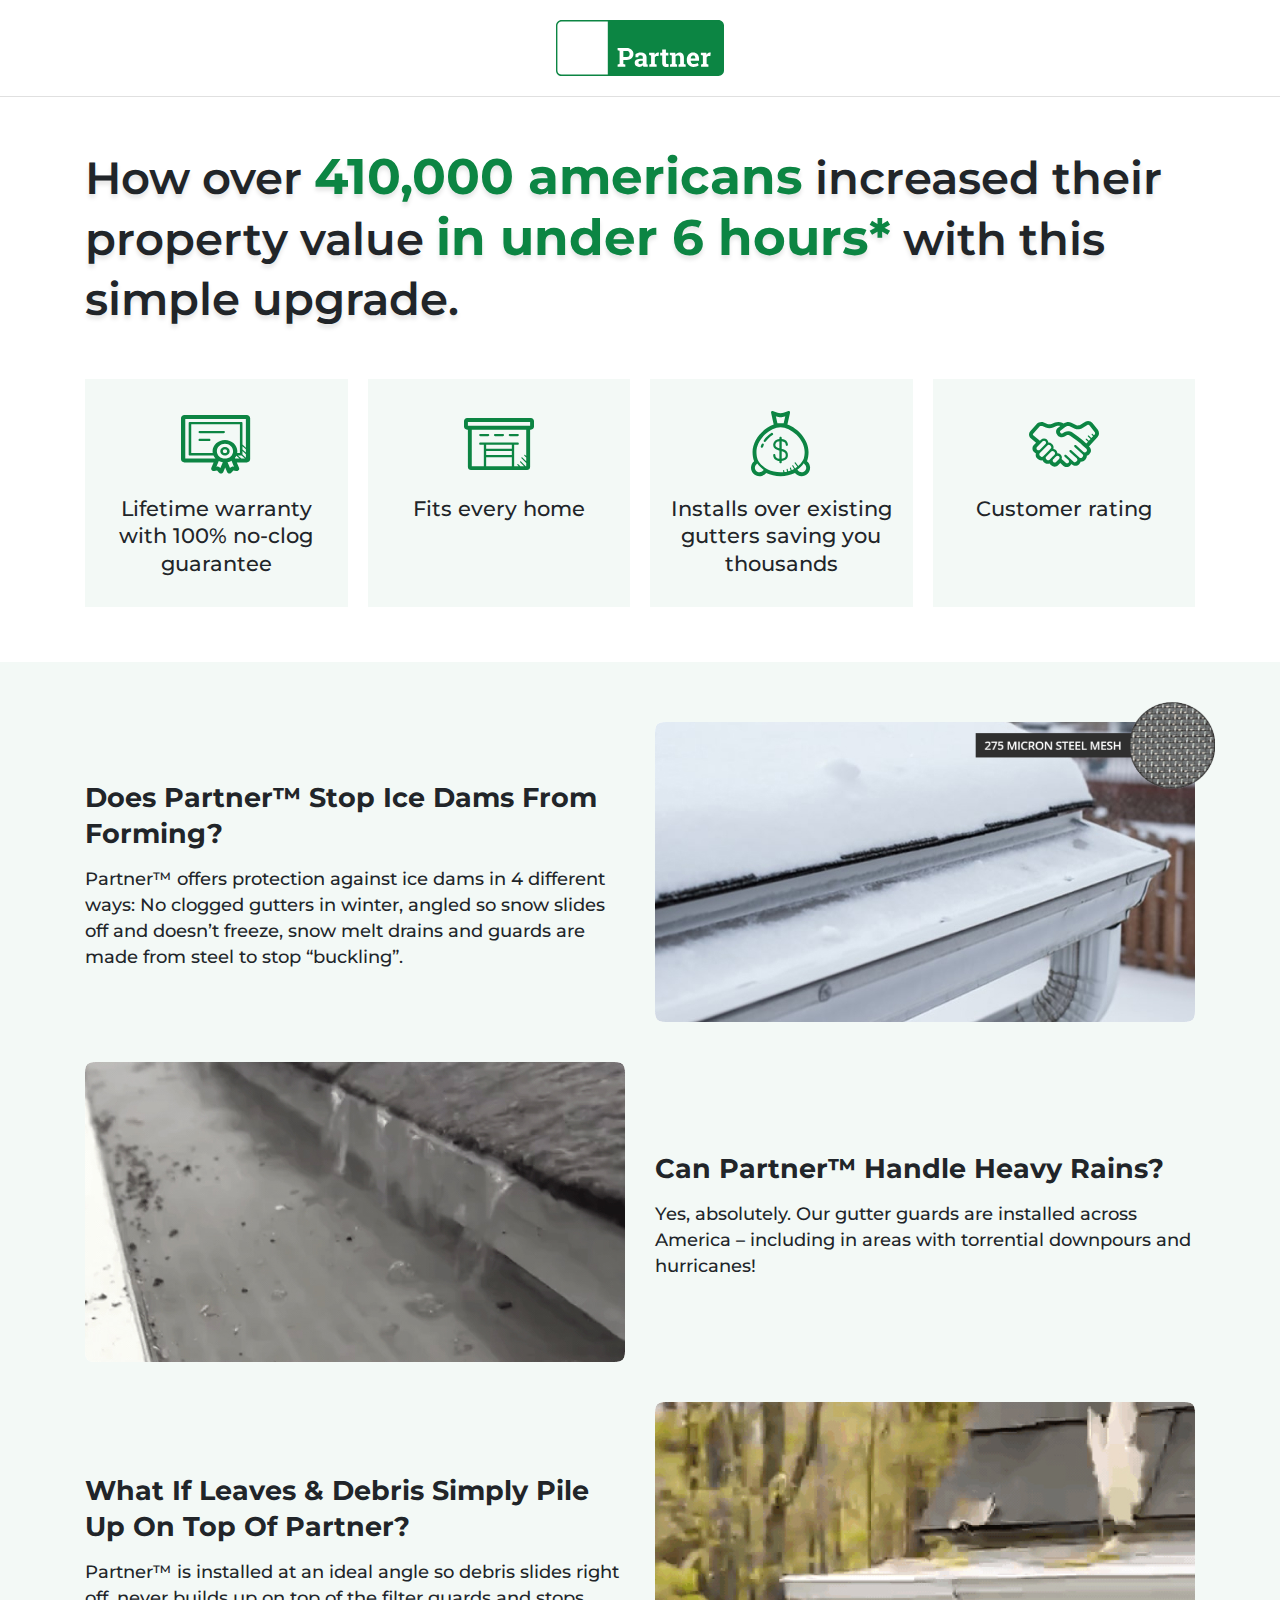
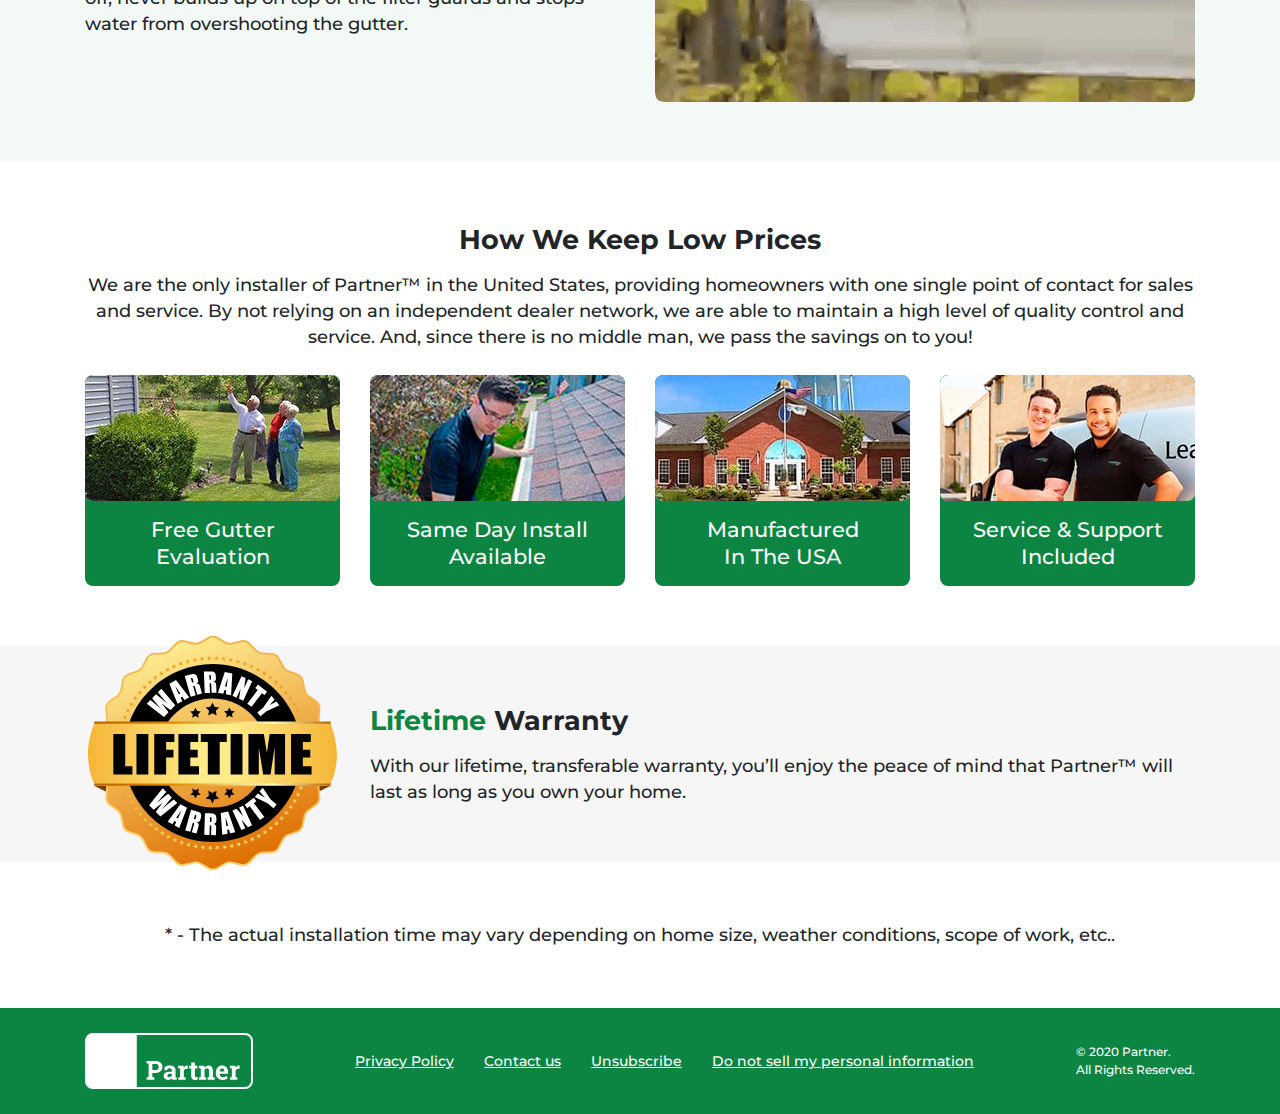
==== index.html @ 294a8b94 "Rearrage Code html" ====
<!DOCTYPE html>
<html lang="en">
<head>
	<meta charset="UTF-8">
	<title>Test work for Frontend (lite)</title>
	<link href="bootstrap.min.css" rel="stylesheet">
	<link href="style.css" rel="stylesheet">
	<meta content="width=device-width, initial-scale=1" name="viewport">
</head>
<body>
<header>
	<div class="container d-flex justify-content-center align-items-center">
		<div class="logo"></div>
	</div>
</header>
<main>
	<section class="sectionOne">
		<div class="container">
			<h1>
				How over <span>410,000 americans</span> increased their property value <span>in under 6 hours*</span> with this simple upgrade.
			</h1>
			<div class="row">
				<div class="sectionOne__itemsWrap col">
					<div class="sectionOne__item">
						<div class="sectionOne__icon sectionOne__icon_warranty"></div>
						<div class="sectionOne__description">
							Lifetime warranty
							with 100% no-clog guarantee
						</div>
					</div>
					<div class="sectionOne__item order-2 order-md-1">
						<div class="sectionOne__icon sectionOne__icon_fit"></div>
						<div class="sectionOne__description">
							Fits<br class="d-inline d-md-none"> every home
						</div>
					</div>
					<div class="sectionOne__item order-1 order-md-2">
						<div class="sectionOne__icon sectionOne__icon_saving"></div>
						<div class="sectionOne__description">
							Installs over existing gutters saving you thousands
						</div>
					</div>
					<div class="sectionOne__item order-3">
						<div class="sectionOne__icon sectionOne__icon_rating"></div>
						<div class="sectionOne__description">
							<div class="d-block d-md-none">Rating <br> customer rating</div>
							<div class="d-none d-md-block">Customer rating</div>
						</div>
					</div>
				</div>
			</div>
		</div>
	</section>
	<section class="sectionTwo">
		<div class="container">
			<div class="sectionTwo__item row d-flex flex-column flex-md-row">
				<div class="col d-block d-md-flex flex-column justify-content-center">
					<h2>Does Partner™ Stop Ice Dams From Forming?</h2>
					<p>Partner™ offers protection against ice dams in 4 different ways: No clogged gutters in winter, angled so snow slides off and doesn’t freeze, snow melt drains and guards are made from steel to stop “buckling”.</p>
				</div>
				<div class="col position-relative">
					<img alt="Partner offers protection against ice dams" class="sectionTwo__image sectionTwo__image sectionTwo__imageIce" src="img/image-01.jpg">
					<div class="sectionTwo__fixIcon"></div>
				</div>
			</div>
			<div class="sectionTwo__item row d-flex flex-column flex-md-row">
				<div class="col">
					<img alt="Partner can handle Heavy Rains" class="sectionTwo__image sectionTwo__imageRains" src="img/image-02.jpg">
				</div>
				<div class="col d-block d-md-flex flex-column justify-content-center order-first order-md-2">
					<h2>Can Partner™ Handle Heavy Rains?</h2>
					<p>Yes, absolutely. Our gutter guards are installed across America – including in areas with torrential downpours and hurricanes!</p>
				</div>
			</div>
			<div class="sectionTwo__item row d-flex flex-column flex-md-row">
				<div class="col d-block d-md-flex flex-column justify-content-center">
					<h2>What If Leaves & Debris Simply Pile Up On Top Of Partner?</h2>
					<p>Partner™ is installed at an ideal angle so debris slides right off, never builds up on top of the filter guards and stops water from overshooting the gutter.</p>
				</div>
				<div class="col">
					<img alt="Leaves and debris slides right off, never builds up on top of the filter guards" class="sectionTwo__image sectionTwo__imageLeaves" src="img/image-03.jpg">
				</div>
			</div>
		</div>
	</section>
	<section class="sectionThree d-none d-md-block">
		<div class="container">
			<div class="text-center">
				<h2>How We Keep Low Prices</h2>
				<div>We are the only installer of Partner™ in the United States, providing homeowners with one single point of contact for sales and service. By not relying on an independent dealer network, we are able to maintain a high level of quality control and service. And, since there is no middle man, we pass the savings on to you!</div>
			</div>
			<div class="row sectionThree__itemsWrap">
				<div class="col">
					<div class="sectionThree__item">
						<img alt="Free Gutter Evaluation" class="sectionThree__img" src="img/image-04.jpg">
						<div class="sectionThree__title">Free Gutter Evaluation</div>
					</div>
				</div>
				<div class="col">
					<div class="sectionThree__item">
						<img alt="Same Day Install Available" class="sectionThree__img" src="img/image-05.jpg">
						<div class="sectionThree__title">Same Day Install Available</div>
					</div>
				</div>
				<div class="col">
					<div class="sectionThree__item">
						<img alt="Manufactured In The USA" class="sectionThree__img" src="img/image-06.jpg">
						<div class="sectionThree__title">Manufactured<br> In The USA</div>
					</div>
				</div>
				<div class="col">
					<div class="sectionThree__item">
						<img alt="Service & Support Included" class="sectionThree__img" src="img/image-07.jpg">
						<div class="sectionThree__title">Service & Support Included</div>
					</div>
				</div>
			</div>
		</div>
	</section>
	<section class="sectionFour">
		<div class="container d-flex flex-column flex-md-row">
			<div class="row">
				<div class="col-md-3 position-relative">
					<div class="sectionFour__iconWarranty"></div>
				</div>
				<div class="sectionFour__warrantyDescription col d-flex justify-content-center flex-column text-center text-md-left">
					<h2><span>Lifetime</span> Warranty</h2>
					<p>With our lifetime, transferable warranty, you’ll enjoy the peace of mind that Partner™
						will last as long as you own your home.</p>
				</div>
			</div>
		</div>
	</section>
	<section class="sectionFive">
		<div class="container  text-left text-md-center">
			* - The actual installation time may vary depending on home size, weather conditions, scope of work, etc..
		</div>
	</section>
</main>
<footer>
	<div class="container d-flex justify-content-between flex-column flex-lg-row align-items-center">
		<div class="logo logo_white"></div>
		<nav class="d-flex flex-column flex-lg-row align-items-center">
			<a class="link" href="#">Privacy Policy</a>
			<a class="link" href="#">Contact us</a>
			<a class="link" href="#">Unsubscribe</a>
			<a class="link" href="#">Do not sell my personal information</a>
		</nav>
		<div class="copyright">
			© 2020 Partner.<br class="d-none d-lg-inline">
			All Rights Reserved.
		</div>
	</div>
</footer>
</body>
</html>
---- style.css ----
@import "font/stylesheet.css";
html,
body {
  min-height: 100vh;
}

.logo {
  background-image: url("img/logo.svg");
  background-position: center;
  background-repeat: no-repeat;
}
.logo_white {
  background-image: url("img/logo-white.svg");
}
@media (max-width: 767.98px) {
  .logo {
    height: 50px;
    width: 150px;
  }
}
@media (min-width: 576px) {
  .logo {
    height: 56px;
    width: 168px;
  }
}

h1 {
  font-size: 45px;
  font-weight: 600;
  line-height: 60px;
  margin-bottom: 25px;
  text-shadow: 0 4px 4px rgba(0, 0, 0, 0.1);
}
h1 span {
  color: #0c8543;
  font-size: 50px;
  font-weight: 700;
}
@media (max-width: 767.98px) {
  h1 {
    font-size: 22px;
    line-height: 26px;
  }
  h1 span {
    font-size: 22px;
  }
}
@media (min-width: 768px) and (max-width: 991.98px) {
  h1 {
    font-size: 36px;
    line-height: 42px;
  }
  h1 span {
    font-size: 40px;
    line-height: 42px;
  }
}

h2 {
  font-size: 27px;
  font-weight: bold;
  line-height: 36px;
  margin-bottom: 14px;
}
h2 span {
  color: #0c8543;
}
@media (max-width: 767.98px) {
  h2 {
    font-size: 20px;
    line-height: 26px;
    margin-bottom: 16px;
  }
}
@media (min-width: 576px) and (max-width: 991.98px) {
  h2 {
    font-size: 24px;
    line-height: 28px;
  }
}

body {
  font-family: "Montserrat", Helvetica, sans-serif;
  font-size: 18px;
  font-weight: 500;
  line-height: 26px;
}
@media (max-width: 767.98px) {
  body {
    font-size: 16px;
    line-height: 24px;
  }
}

p {
  margin-bottom: 19px;
}

header {
  border-bottom: 1px #e0e0e0 solid;
}
@media (max-width: 767.98px) {
  header {
    padding: 10px;
  }
}
@media (min-width: 576px) {
  header {
    padding: 20px;
  }
}

.sectionOne {
  padding: 50px 0 55px;
}
@media (max-width: 767.98px) {
  .sectionOne {
    padding: 25px 0 35px;
  }
}
.sectionOne__itemsWrap {
  display: grid;
}
@media (min-width: 992px) {
  .sectionOne__itemsWrap {
    grid-gap: 20px;
    grid-template-columns: repeat(auto-fit, minmax(calc(16% - 16px), 1fr));
    margin-top: 25px;
  }
}
@media (min-width: 768px) and (max-width: 991.98px) {
  .sectionOne__itemsWrap {
    grid-gap: 14px;
    grid-template-columns: repeat(auto-fit, minmax(calc(33.33% - 14px), 1fr));
    margin-top: 15px;
  }
}
@media (max-width: 767.98px) {
  .sectionOne__itemsWrap {
    grid-gap: 8px;
    grid-template-columns: repeat(auto-fit, minmax(calc(50% - 4px), 1fr));
  }
}
.sectionOne__item {
  align-items: center;
  background: #f3f9f6;
  display: flex;
  flex-direction: column;
  flex-wrap: wrap;
  padding: 30px 18px;
}
@media (max-width: 767.98px) {
  .sectionOne__item {
    border-radius: 8px;
    padding: 20px 16px;
  }
}
.sectionOne__icon {
  background-repeat: no-repeat;
  background-size: contain;
  margin-bottom: 16px;
}
@media (max-width: 767.98px) {
  .sectionOne__icon {
    height: 60px;
    width: 60px;
  }
}
@media (min-width: 576px) {
  .sectionOne__icon {
    height: 70px;
    width: 70px;
  }
}
.sectionOne__icon_warranty {
  background-image: url("img/icon-1.svg");
}
.sectionOne__icon_fit {
  background-image: url("img/icon-2.svg");
}
.sectionOne__icon_saving {
  background-image: url("img/icon-3.svg");
}
.sectionOne__icon_rating {
  background-image: url("img/icon-4.svg");
}
.sectionOne__description {
  font-size: 21px;
  line-height: 27.3px;
  text-align: center;
}
@media (max-width: 767.98px) {
  .sectionOne__description {
    font-size: 16px;
    line-height: 20.8px;
  }
}
@media (min-width: 768px) and (max-width: 991.98px) {
  .sectionOne__description {
    font-size: 19px;
    line-height: 22px;
  }
}

.sectionTwo {
  background: #f3f9f6;
  padding: 20px 0;
}
@media (max-width: 767.98px) {
  .sectionTwo {
    padding: 5px 0;
  }
}
.sectionTwo__item {
  margin-bottom: 40px;
  margin-top: 40px;
}
@media (max-width: 767.98px) {
  .sectionTwo__item {
    margin-bottom: 30px;
    margin-top: 30px;
  }
}
@media (min-width: 992px) {
  .sectionTwo h2 {
    margin-top: 25px;
  }
}
.sectionTwo__fixIcon {
  background: url("img/fix-icon.png") center no-repeat;
  background-size: contain;
  height: 86.68px;
  position: absolute;
  width: 240px;
}
@media (max-width: 991.98px) {
  .sectionTwo__fixIcon {
    height: 73px;
    right: 24px;
    top: 10px;
    width: 200px;
  }
}
@media (min-width: 768px) {
  .sectionTwo__fixIcon {
    right: -5px;
    top: -20px;
  }
}
.sectionTwo__image {
  border-radius: 8px;
  height: auto;
  width: 100%;
}

.sectionThree {
  padding: 60px 0;
}
.sectionThree__itemsWrap {
  margin-top: 25px;
}
.sectionThree__item {
  background: #0c8543;
  border-radius: 8px;
  display: flex;
  flex-direction: column;
  height: 211px;
  overflow: hidden;
}
@media (max-width: 991.98px) {
  .sectionThree__item {
    height: 145px;
  }
}
@media (min-width: 992px) and (max-width: 1199.98px) {
  .sectionThree__item {
    height: 170px;
  }
}
.sectionThree__title {
  color: #fff;
  font-size: 21px;
  line-height: 27.3px;
  margin: auto;
  padding: 0 10px;
  text-align: center;
}
@media (max-width: 991.98px) {
  .sectionThree__title {
    font-size: 14px;
    line-height: 18px;
  }
}
@media (min-width: 992px) and (max-width: 1199.98px) {
  .sectionThree__title {
    font-size: 16px;
    line-height: 21px;
  }
}
.sectionThree__img {
  border-radius: 8px;
  height: auto;
  width: 100%;
}

.sectionFour {
  background: #f6f6f6;
}
@media (max-width: 767.98px) {
  .sectionFour {
    padding: 35px 0 15px;
  }
}
.sectionFour .container {
  min-height: 216px;
}
.sectionFour__iconWarranty {
  background: url("img/icon-5.svg") center no-repeat;
  background-size: contain;
}
@media (min-width: 768px) {
  .sectionFour__iconWarranty {
    padding-top: 83%;
    position: absolute;
    top: 50%;
    transform: translateY(-50%);
    width: calc(100% - 30px);
  }
}
@media (max-width: 767.98px) {
  .sectionFour__iconWarranty {
    height: 160px;
    margin: 0 auto 20px;
    width: 170px;
  }
}
@media (min-width: 768px) {
  .sectionFour__warrantyDescription {
    margin-top: 20px;
  }
}

.sectionFive {
  padding: 60px 0;
}
@media (max-width: 767.98px) {
  .sectionFive {
    padding: 36px 0 34px;
  }
}

footer {
  background: #0c8543;
  color: #fff;
  padding: 25px 0;
}
@media (max-width: 991.98px) {
  footer nav {
    margin: 20px 0;
  }
}
footer .link {
  color: #fff;
  font-size: 14px;
  text-align: center;
  text-decoration: underline;
}
@media (min-width: 992px) {
  footer .link:not(:last-of-type) {
    margin-right: 30px;
  }
}
@media (max-width: 991.98px) {
  footer .link:not(:last-of-type) {
    margin-bottom: 9.2px;
  }
}
footer .copyright {
  font-size: 12px;
  line-height: 18px;
}

/*# sourceMappingURL=style.css.map */
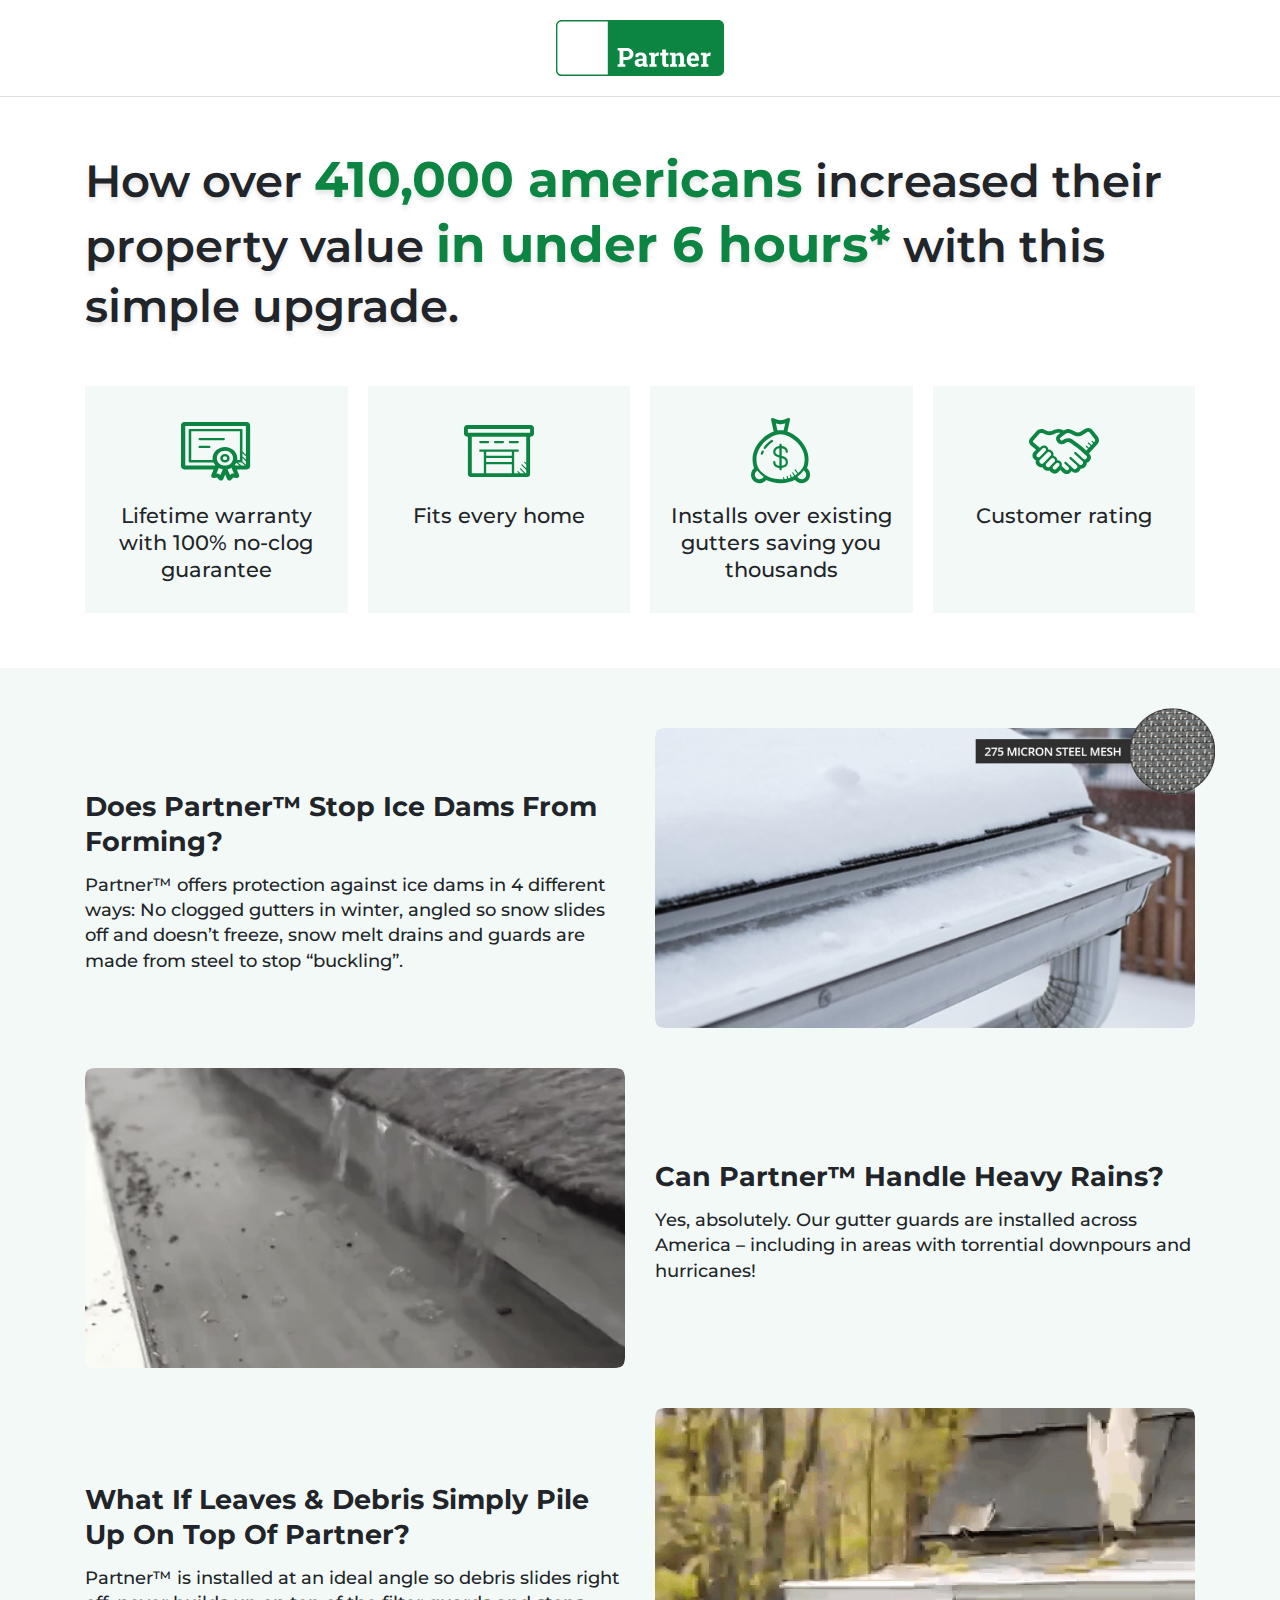
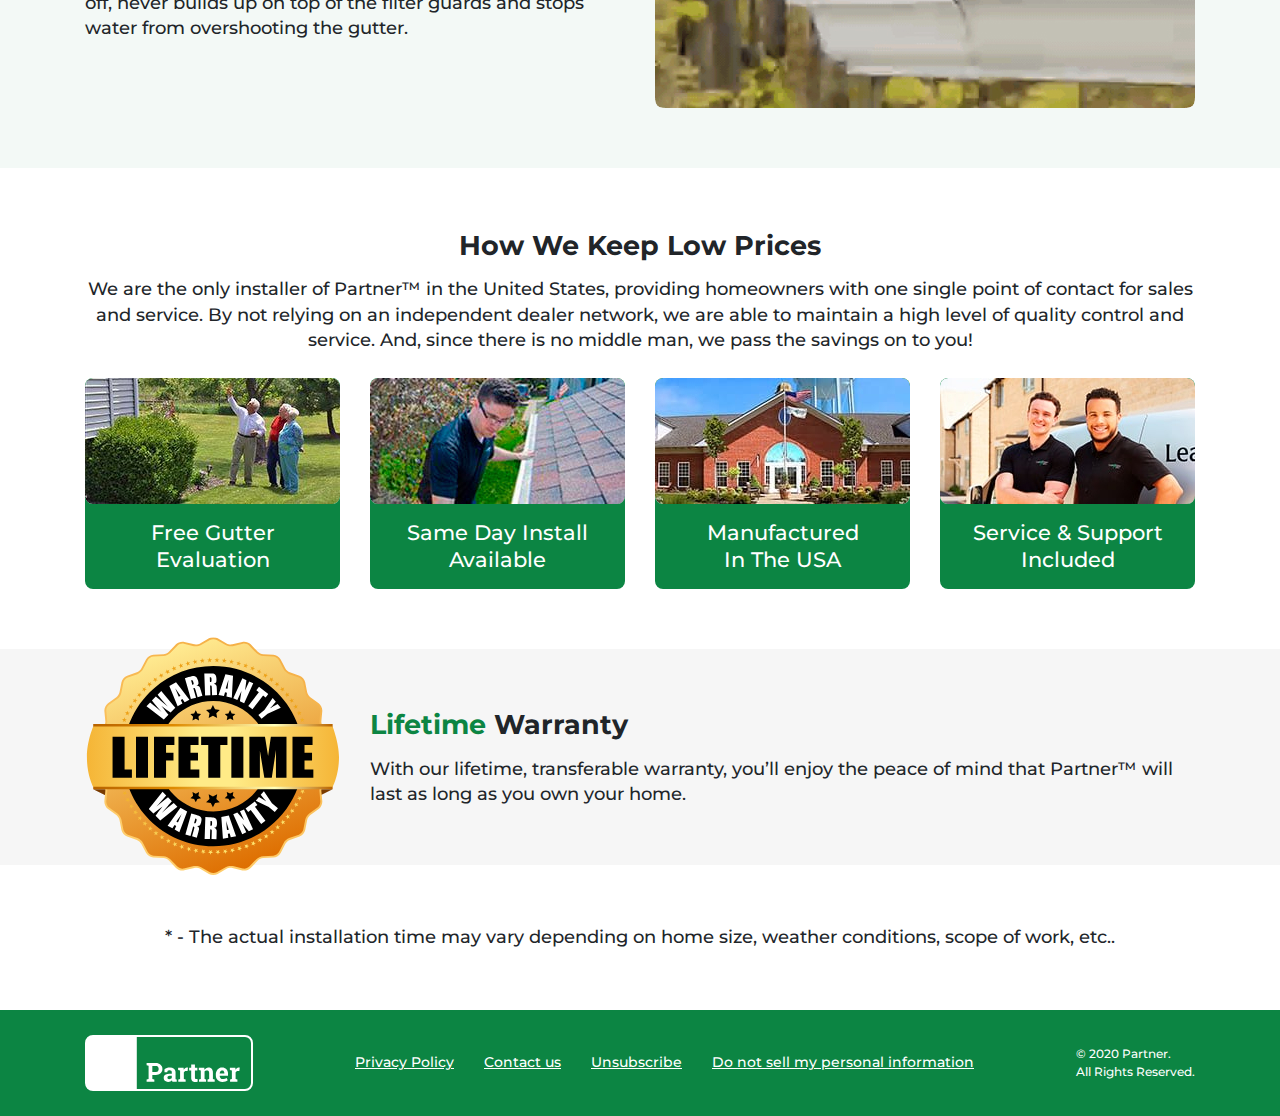
==== commit 8dd33253: "Refactor" ====
--- a/index.html
+++ b/index.html
@@ -1,14 +1,15 @@
 <!DOCTYPE html>
-<html lang="en">
+<html lang="en" class="html">
 <head>
 	<meta charset="UTF-8">
 	<title>Test work for Frontend (lite)</title>
+	<meta name="description" content="How over 410,000 americans increased their property value hours with this simple upgrade">
 	<link href="bootstrap.min.css" rel="stylesheet">
 	<link href="style.css" rel="stylesheet">
 	<meta content="width=device-width, initial-scale=1" name="viewport">
 </head>
-<body>
-<header>
+<body class="body">
+<header class="header">
 	<div class="container d-flex justify-content-center align-items-center">
 		<div class="logo"></div>
 	</div>
@@ -16,8 +17,8 @@
 <main>
 	<section class="sectionOne">
 		<div class="container">
-			<h1>
-				How over <span>410,000 americans</span> increased their property value <span>in under 6 hours*</span> with this simple upgrade.
+			<h1 class="heading heading_1">
+				How over <span class="highlight highlight_h1">410,000 americans</span> increased their property value <span class="highlight highlight_h1">in under 6 hours*</span> with this simple upgrade.
 			</h1>
 			<div class="row">
 				<div class="sectionOne__itemsWrap col">
@@ -54,9 +55,9 @@
 	<section class="sectionTwo">
 		<div class="container">
 			<div class="sectionTwo__item row d-flex flex-column flex-md-row">
-				<div class="col d-block d-md-flex flex-column justify-content-center">
-					<h2>Does Partner™ Stop Ice Dams From Forming?</h2>
-					<p>Partner™ offers protection against ice dams in 4 different ways: No clogged gutters in winter, angled so snow slides off and doesn’t freeze, snow melt drains and guards are made from steel to stop “buckling”.</p>
+				<div class="col d-flex flex-column justify-content-center">
+					<h2 class="heading heading_2">Does Partner™ Stop Ice Dams From Forming?</h2>
+					<p class="p">Partner™ offers protection against ice dams in 4 different ways: No clogged gutters in winter, angled so snow slides off and doesn’t freeze, snow melt drains and guards are made from steel to stop “buckling”.</p>
 				</div>
 				<div class="col position-relative">
 					<img alt="Partner offers protection against ice dams" class="sectionTwo__image sectionTwo__image sectionTwo__imageIce" src="img/image-01.jpg">
@@ -67,15 +68,15 @@
 				<div class="col">
 					<img alt="Partner can handle Heavy Rains" class="sectionTwo__image sectionTwo__imageRains" src="img/image-02.jpg">
 				</div>
-				<div class="col d-block d-md-flex flex-column justify-content-center order-first order-md-2">
-					<h2>Can Partner™ Handle Heavy Rains?</h2>
-					<p>Yes, absolutely. Our gutter guards are installed across America – including in areas with torrential downpours and hurricanes!</p>
+				<div class="col d-flex flex-column justify-content-center order-first order-md-2">
+					<h2 class="heading heading_2">Can Partner™ Handle Heavy Rains?</h2>
+					<p class="p">Yes, absolutely. Our gutter guards are installed across America – including in areas with torrential downpours and hurricanes!</p>
 				</div>
 			</div>
 			<div class="sectionTwo__item row d-flex flex-column flex-md-row">
-				<div class="col d-block d-md-flex flex-column justify-content-center">
-					<h2>What If Leaves & Debris Simply Pile Up On Top Of Partner?</h2>
-					<p>Partner™ is installed at an ideal angle so debris slides right off, never builds up on top of the filter guards and stops water from overshooting the gutter.</p>
+				<div class="col d-flex flex-column justify-content-center">
+					<h2 class="heading heading_2">What If Leaves & Debris Simply Pile Up On Top Of Partner?</h2>
+					<p class="p">Partner™ is installed at an ideal angle so debris slides right off, never builds up on top of the filter guards and stops water from overshooting the gutter.</p>
 				</div>
 				<div class="col">
 					<img alt="Leaves and debris slides right off, never builds up on top of the filter guards" class="sectionTwo__image sectionTwo__imageLeaves" src="img/image-03.jpg">
@@ -86,7 +87,7 @@
 	<section class="sectionThree d-none d-md-block">
 		<div class="container">
 			<div class="text-center">
-				<h2>How We Keep Low Prices</h2>
+				<h2 class="heading heading_2">How We Keep Low Prices</h2>
 				<div>We are the only installer of Partner™ in the United States, providing homeowners with one single point of contact for sales and service. By not relying on an independent dealer network, we are able to maintain a high level of quality control and service. And, since there is no middle man, we pass the savings on to you!</div>
 			</div>
 			<div class="row sectionThree__itemsWrap">
@@ -118,33 +119,33 @@
 		</div>
 	</section>
 	<section class="sectionFour">
-		<div class="container d-flex flex-column flex-md-row">
+		<div class="container d-flex flex-column flex-md-row sectionFour__ieFix">
 			<div class="row">
 				<div class="col-md-3 position-relative">
 					<div class="sectionFour__iconWarranty"></div>
 				</div>
 				<div class="sectionFour__warrantyDescription col d-flex justify-content-center flex-column text-center text-md-left">
-					<h2><span>Lifetime</span> Warranty</h2>
-					<p>With our lifetime, transferable warranty, you’ll enjoy the peace of mind that Partner™
+					<h2 class="heading heading_2"><span class="highlight">Lifetime</span> Warranty</h2>
+					<p class="p">With our lifetime, transferable warranty, you’ll enjoy the peace of mind that Partner™
 						will last as long as you own your home.</p>
 				</div>
 			</div>
 		</div>
 	</section>
-	<section class="sectionFive">
-		<div class="container  text-left text-md-center">
+	<div class="sectionFive">
+		<div class="container text-left text-md-center">
 			* - The actual installation time may vary depending on home size, weather conditions, scope of work, etc..
 		</div>
-	</section>
+	</div>
 </main>
-<footer>
+<footer class="footer">
 	<div class="container d-flex justify-content-between flex-column flex-lg-row align-items-center">
 		<div class="logo logo_white"></div>
-		<nav class="d-flex flex-column flex-lg-row align-items-center">
-			<a class="link" href="#">Privacy Policy</a>
-			<a class="link" href="#">Contact us</a>
-			<a class="link" href="#">Unsubscribe</a>
-			<a class="link" href="#">Do not sell my personal information</a>
+		<nav class="nav d-flex flex-column flex-lg-row align-items-center">
+			<a class="nav__link" href="#">Privacy Policy</a>
+			<a class="nav__link" href="#">Contact us</a>
+			<a class="nav__link" href="#">Unsubscribe</a>
+			<a class="nav__link" href="#">Do not sell my personal information</a>
 		</nav>
 		<div class="copyright">
 			© 2020 Partner.<br class="d-none d-lg-inline">
--- a/style.css
+++ b/style.css
@@ -1,7 +1,19 @@
-@import "font/stylesheet.css";
-html,
-body {
+.html,
+.body {
   min-height: 100vh;
+}
+
+.body {
+  font-family: Montserrat, Helvetica, sans-serif;
+  font-size: 18px;
+  font-weight: 500;
+  line-height: 1.4;
+}
+@media (max-width: 767.98px) {
+  .body {
+    font-size: 16px;
+    line-height: 1.5;
+  }
 }
 
 .logo {
@@ -25,88 +37,79 @@
   }
 }
 
-h1 {
+.highlight {
+  color: #0c8543;
+}
+.highlight_h1 {
+  font-size: 50px;
+  font-weight: 700;
+}
+@media (max-width: 767.98px) {
+  .highlight_h1 {
+    font-size: 22px;
+  }
+}
+@media (min-width: 768px) and (max-width: 991.98px) {
+  .highlight_h1 {
+    font-size: 40px;
+    line-height: 1.05;
+  }
+}
+
+.heading {
+  line-height: 1.3;
+}
+.heading_1 {
   font-size: 45px;
   font-weight: 600;
-  line-height: 60px;
   margin-bottom: 25px;
   text-shadow: 0 4px 4px rgba(0, 0, 0, 0.1);
 }
-h1 span {
-  color: #0c8543;
-  font-size: 50px;
-  font-weight: 700;
-}
-@media (max-width: 767.98px) {
-  h1 {
+@media (max-width: 767.98px) {
+  .heading_1 {
     font-size: 22px;
-    line-height: 26px;
-  }
-  h1 span {
-    font-size: 22px;
+    line-height: 1.2;
   }
 }
 @media (min-width: 768px) and (max-width: 991.98px) {
-  h1 {
+  .heading_1 {
     font-size: 36px;
-    line-height: 42px;
-  }
-  h1 span {
-    font-size: 40px;
-    line-height: 42px;
-  }
-}
-
-h2 {
+    line-height: 1.2;
+  }
+}
+.heading_2 {
   font-size: 27px;
   font-weight: bold;
-  line-height: 36px;
   margin-bottom: 14px;
 }
-h2 span {
-  color: #0c8543;
-}
-@media (max-width: 767.98px) {
-  h2 {
+@media (max-width: 767.98px) {
+  .heading_2 {
     font-size: 20px;
     line-height: 26px;
     margin-bottom: 16px;
   }
 }
 @media (min-width: 576px) and (max-width: 991.98px) {
-  h2 {
+  .heading_2 {
     font-size: 24px;
     line-height: 28px;
   }
 }
 
-body {
-  font-family: "Montserrat", Helvetica, sans-serif;
-  font-size: 18px;
-  font-weight: 500;
-  line-height: 26px;
-}
-@media (max-width: 767.98px) {
-  body {
-    font-size: 16px;
-    line-height: 24px;
-  }
-}
-
-p {
+.p {
   margin-bottom: 19px;
 }
 
-header {
+.header {
   border-bottom: 1px #e0e0e0 solid;
 }
 @media (max-width: 767.98px) {
-  header {
+  .header {
     padding: 10px;
   }
 }
 @media (min-width: 576px) {
-  header {
+  .header {
     padding: 20px;
   }
 }
@@ -187,7 +190,7 @@
 }
 .sectionOne__description {
   font-size: 21px;
-  line-height: 27.3px;
+  line-height: 1.3;
   text-align: center;
 }
 @media (max-width: 767.98px) {
@@ -199,7 +202,7 @@
 @media (min-width: 768px) and (max-width: 991.98px) {
   .sectionOne__description {
     font-size: 19px;
-    line-height: 22px;
+    line-height: 1.2;
   }
 }
 
@@ -221,16 +224,19 @@
     margin-bottom: 30px;
     margin-top: 30px;
   }
+  .sectionTwo__item .col {
+    flex: 1 1 auto;
+  }
 }
 @media (min-width: 992px) {
-  .sectionTwo h2 {
+  .sectionTwo .heading_2 {
     margin-top: 25px;
   }
 }
 .sectionTwo__fixIcon {
   background: url("img/fix-icon.png") center no-repeat;
   background-size: contain;
-  height: 86.68px;
+  height: 87px;
   position: absolute;
   width: 240px;
 }
@@ -265,7 +271,6 @@
   border-radius: 8px;
   display: flex;
   flex-direction: column;
-  height: 211px;
   overflow: hidden;
 }
 @media (max-width: 991.98px) {
@@ -281,9 +286,9 @@
 .sectionThree__title {
   color: #fff;
   font-size: 21px;
-  line-height: 27.3px;
+  line-height: 1.3;
   margin: auto;
-  padding: 0 10px;
+  padding: 15px 10px;
   text-align: center;
 }
 @media (max-width: 991.98px) {
@@ -312,16 +317,13 @@
     padding: 35px 0 15px;
   }
 }
-.sectionFour .container {
-  min-height: 216px;
-}
 .sectionFour__iconWarranty {
   background: url("img/icon-5.svg") center no-repeat;
   background-size: contain;
 }
 @media (min-width: 768px) {
   .sectionFour__iconWarranty {
-    padding-top: 83%;
+    padding-top: 84%;
     position: absolute;
     top: 50%;
     transform: translateY(-50%);
@@ -336,6 +338,9 @@
   }
 }
 @media (min-width: 768px) {
+  .sectionFour .container {
+    height: 216px;
+  }
   .sectionFour__warrantyDescription {
     margin-top: 20px;
   }
@@ -350,35 +355,106 @@
   }
 }
 
-footer {
+.footer {
   background: #0c8543;
   color: #fff;
   padding: 25px 0;
 }
-@media (max-width: 991.98px) {
-  footer nav {
-    margin: 20px 0;
-  }
-}
-footer .link {
+.footer .nav__link {
   color: #fff;
   font-size: 14px;
   text-align: center;
   text-decoration: underline;
 }
 @media (min-width: 992px) {
-  footer .link:not(:last-of-type) {
+  .footer .nav__link:not(:last-of-type) {
     margin-right: 30px;
   }
 }
 @media (max-width: 991.98px) {
-  footer .link:not(:last-of-type) {
-    margin-bottom: 9.2px;
-  }
-}
-footer .copyright {
+  .footer .nav__link:not(:last-of-type) {
+    margin-bottom: 9px;
+  }
+}
+@media (max-width: 991.98px) {
+  .footer .nav {
+    margin: 20px 0;
+  }
+}
+.footer .copyright {
   font-size: 12px;
   line-height: 18px;
 }
 
-/*# sourceMappingURL=style.css.map */
+@font-face {
+  font-family: "Montserrat";
+  src: url("font/Montserrat-Medium.woff2") format("woff2"), url("font/Montserrat-Medium.woff") format("woff");
+  font-weight: 500;
+  font-style: normal;
+  font-display: swap;
+}
+@font-face {
+  font-family: "Montserrat";
+  src: url("font/Montserrat-SemiBold.woff2") format("woff2"), url("font/Montserrat-SemiBold.woff") format("woff");
+  font-weight: 600;
+  font-style: normal;
+  font-display: swap;
+}
+@font-face {
+  font-family: "Montserrat";
+  src: url("font/Montserrat-Bold.woff2") format("woff2"), url("font/Montserrat-Bold.woff") format("woff");
+  font-weight: bold;
+  font-style: normal;
+  font-display: swap;
+}
+@media screen and (-ms-high-contrast: none) {
+  .sectionOne__description {
+    max-width: 100%;
+  }
+  .sectionOne__itemsWrap {
+    display: flex;
+    flex-wrap: wrap;
+    margin-bottom: -20px;
+    padding: 0 5px;
+  }
+  .sectionOne__item {
+    margin: 0 10px 20px;
+  }
+
+  .sectionFour__ieFix .row {
+    flex-grow: 1;
+  }
+}
+@media screen and (-ms-high-contrast: none) and (max-width: 767.98px) {
+  .sectionOne__itemsWrap {
+    margin-bottom: -8px;
+    padding: 0 11px;
+  }
+  .sectionOne__item {
+    margin: 0 4px 8px;
+    width: calc(50% - 8px);
+  }
+}
+@media screen and (-ms-high-contrast: none) and (min-width: 768px) and (max-width: 991.98px) {
+  .sectionOne__item {
+    flex-basis: 42.1%;
+    margin: 0 10px 20px;
+  }
+
+  .sectionThree__img {
+    height: 74px;
+  }
+}
+@media screen and (-ms-high-contrast: none) and (min-width: 992px) and (max-width: 1199.98px) {
+  .sectionThree__img {
+    height: 104px;
+  }
+}
+@media screen and (-ms-high-contrast: none) and (min-width: 992px) {
+  .sectionOne__itemsWrap {
+    flex-wrap: nowrap;
+  }
+  .sectionOne__item {
+    flex-basis: 50%;
+  }
+}
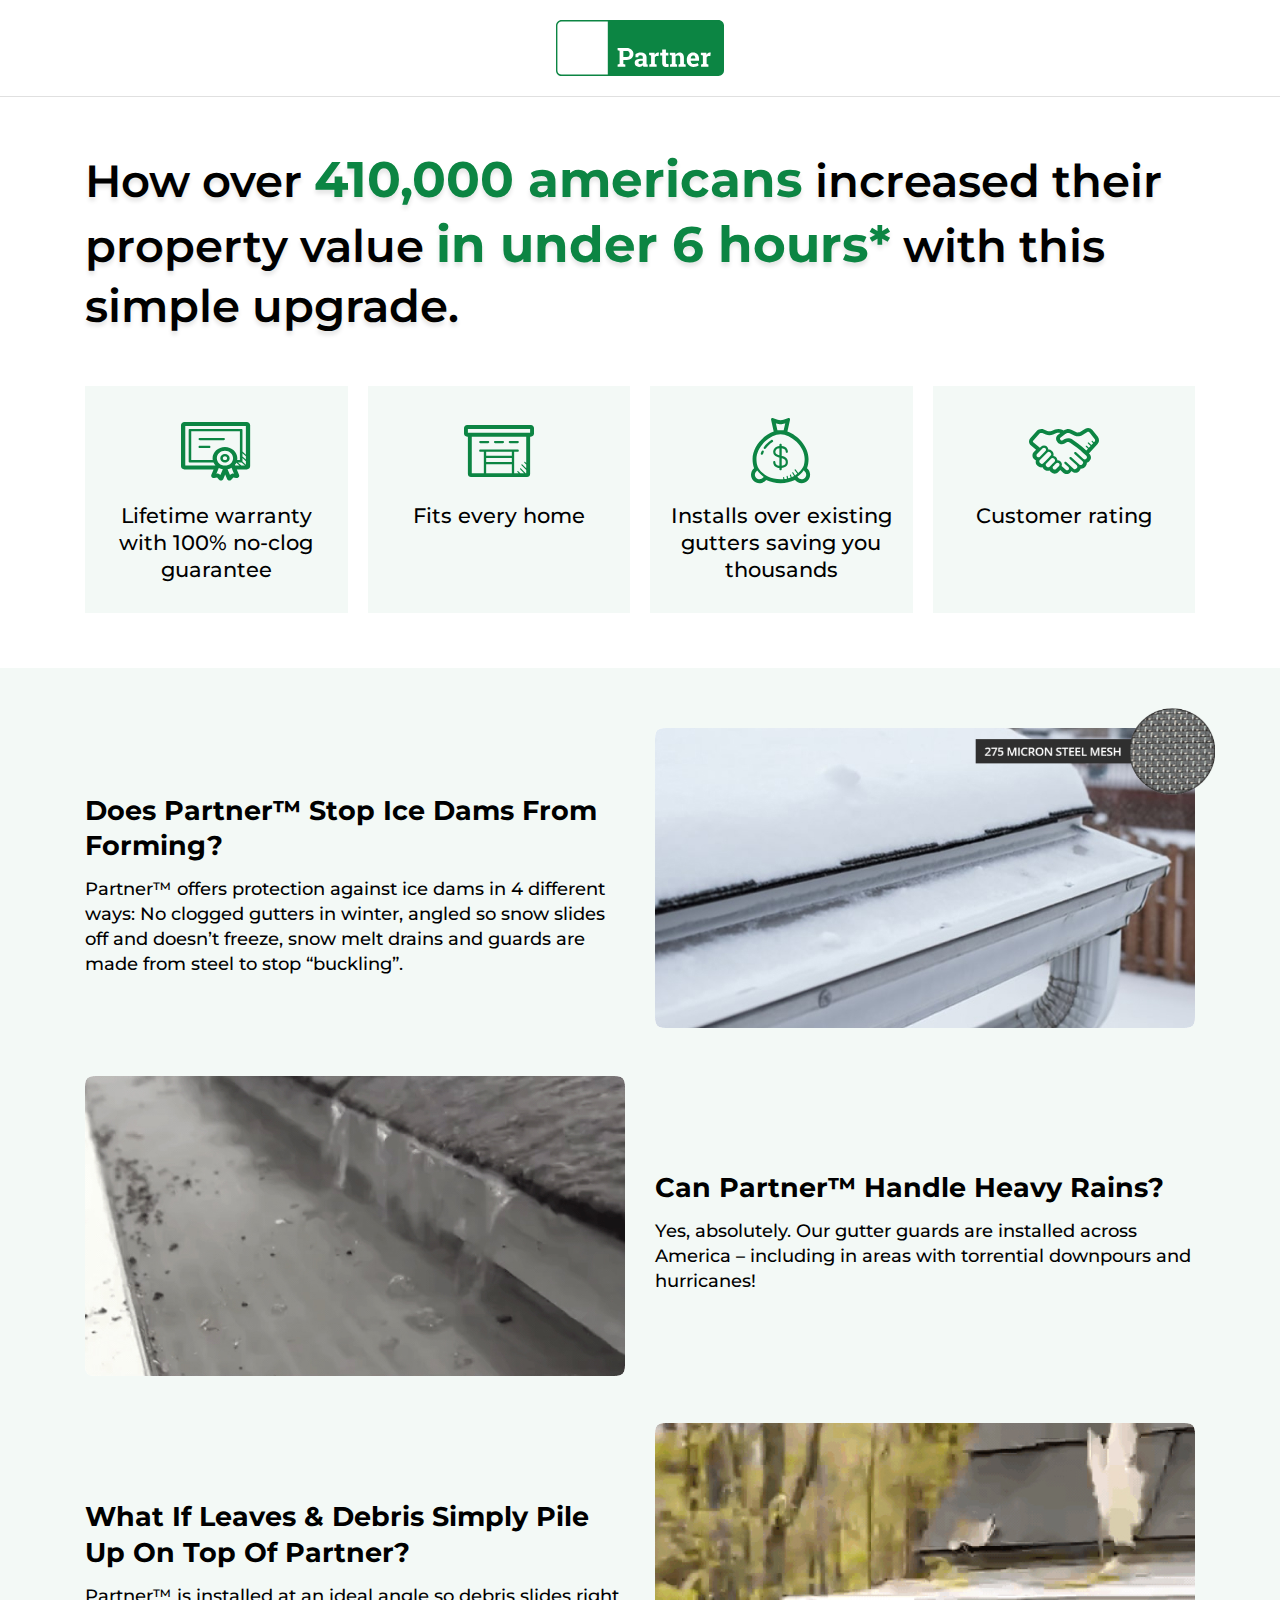
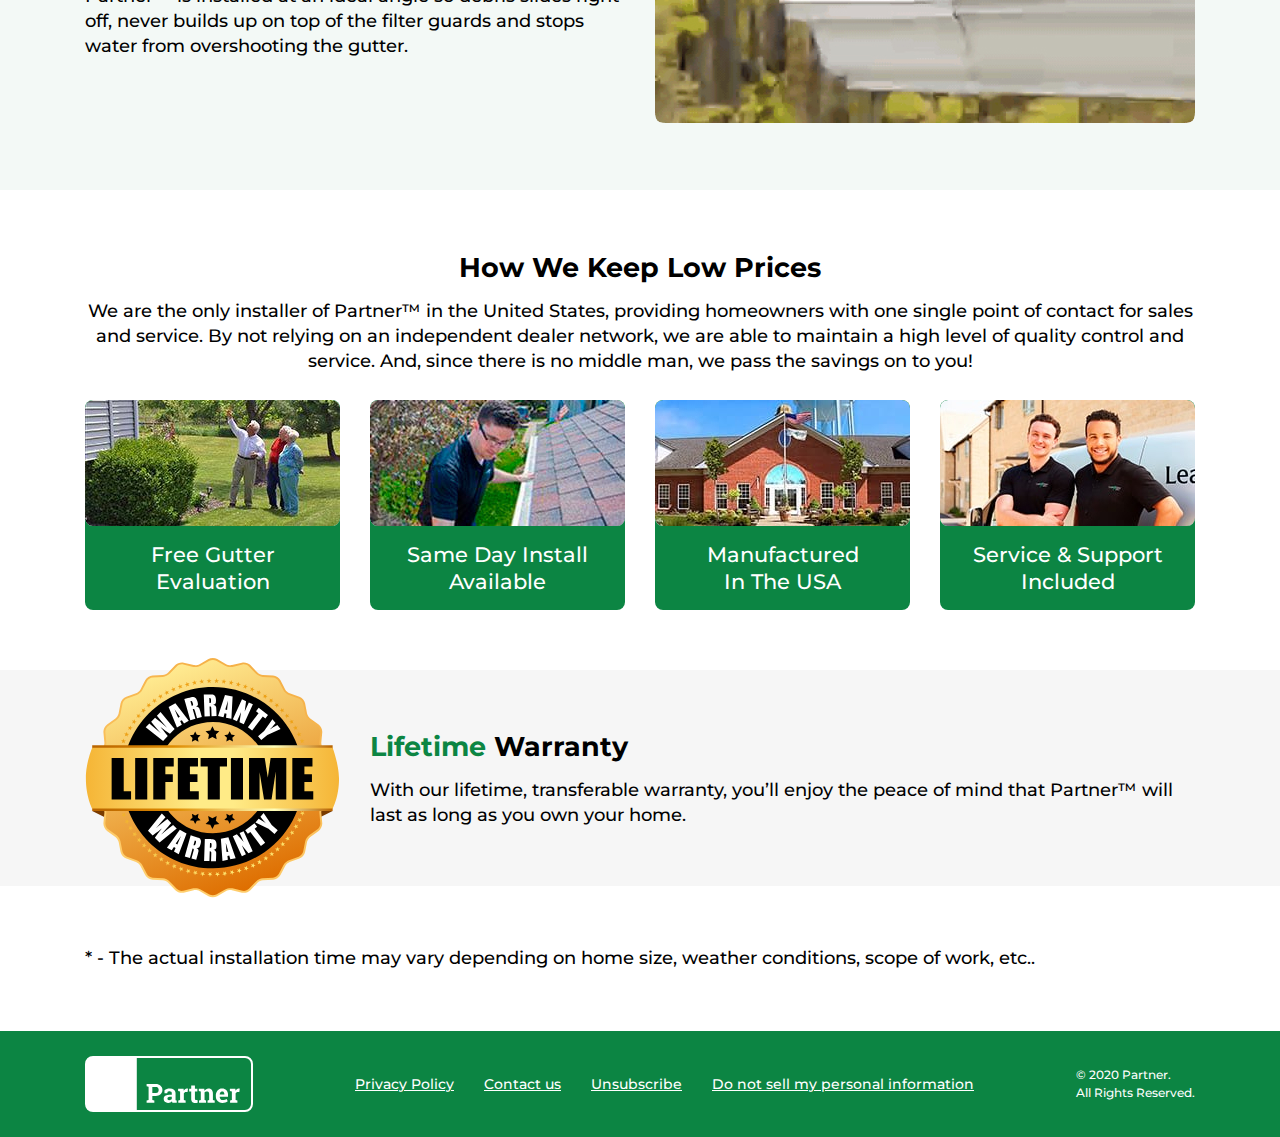
==== commit a454b8aa: "Refactor" ====
--- a/index.html
+++ b/index.html
@@ -4,7 +4,7 @@
 	<meta charset="UTF-8">
 	<title>Test work for Frontend (lite)</title>
 	<meta name="description" content="How over 410,000 americans increased their property value hours with this simple upgrade">
-	<link href="bootstrap.min.css" rel="stylesheet">
+	<link href="bootstrap-grid.min.css" rel="stylesheet">
 	<link href="style.css" rel="stylesheet">
 	<meta content="width=device-width, initial-scale=1" name="viewport">
 </head>
@@ -86,7 +86,7 @@
 	</section>
 	<section class="sectionThree d-none d-md-block">
 		<div class="container">
-			<div class="text-center">
+			<div class="sectionThree__description">
 				<h2 class="heading heading_2">How We Keep Low Prices</h2>
 				<div>We are the only installer of Partner™ in the United States, providing homeowners with one single point of contact for sales and service. By not relying on an independent dealer network, we are able to maintain a high level of quality control and service. And, since there is no middle man, we pass the savings on to you!</div>
 			</div>
@@ -124,7 +124,7 @@
 				<div class="col-md-3 position-relative">
 					<div class="sectionFour__iconWarranty"></div>
 				</div>
-				<div class="sectionFour__warrantyDescription col d-flex justify-content-center flex-column text-center text-md-left">
+				<div class="sectionFour__warrantyDescription col d-flex justify-content-center flex-column">
 					<h2 class="heading heading_2"><span class="highlight">Lifetime</span> Warranty</h2>
 					<p class="p">With our lifetime, transferable warranty, you’ll enjoy the peace of mind that Partner™
 						will last as long as you own your home.</p>
@@ -133,7 +133,7 @@
 		</div>
 	</section>
 	<div class="sectionFive">
-		<div class="container text-left text-md-center">
+		<div class="container">
 			* - The actual installation time may vary depending on home size, weather conditions, scope of work, etc..
 		</div>
 	</div>
--- a/style.css
+++ b/style.css
@@ -8,6 +8,7 @@
   font-size: 18px;
   font-weight: 500;
   line-height: 1.4;
+  margin: 0;
 }
 @media (max-width: 767.98px) {
   .body {
@@ -58,6 +59,7 @@
 
 .heading {
   line-height: 1.3;
+  margin-top: 0;
 }
 .heading_1 {
   font-size: 45px;
@@ -97,7 +99,11 @@
 }
 
 .p {
-  margin-bottom: 19px;
+  margin: 0 0 19px;
+}
+
+.text-center {
+  text-align: center;
 }
 
 .header {
@@ -263,6 +269,9 @@
 .sectionThree {
   padding: 60px 0;
 }
+.sectionThree__description {
+  text-align: center;
+}
 .sectionThree__itemsWrap {
   margin-top: 25px;
 }
@@ -311,11 +320,6 @@
 
 .sectionFour {
   background: #f6f6f6;
-}
-@media (max-width: 767.98px) {
-  .sectionFour {
-    padding: 35px 0 15px;
-  }
 }
 .sectionFour__iconWarranty {
   background: url("img/icon-5.svg") center no-repeat;
@@ -337,17 +341,34 @@
     width: 170px;
   }
 }
+.sectionFour__warrantyDescription {
+  margin-top: 20px;
+  text-align: center;
+}
+@media (min-width: 768px) {
+  .sectionFour__warrantyDescription {
+    text-align: left;
+  }
+}
+@media (max-width: 767.98px) {
+  .sectionFour {
+    padding: 35px 0 15px;
+  }
+}
 @media (min-width: 768px) {
   .sectionFour .container {
     height: 216px;
   }
-  .sectionFour__warrantyDescription {
-    margin-top: 20px;
-  }
 }
 
 .sectionFive {
   padding: 60px 0;
+  text-align: center;
+}
+@media (min-width: 768px) {
+  .sectionFive .container {
+    text-align: left;
+  }
 }
 @media (max-width: 767.98px) {
   .sectionFive {
